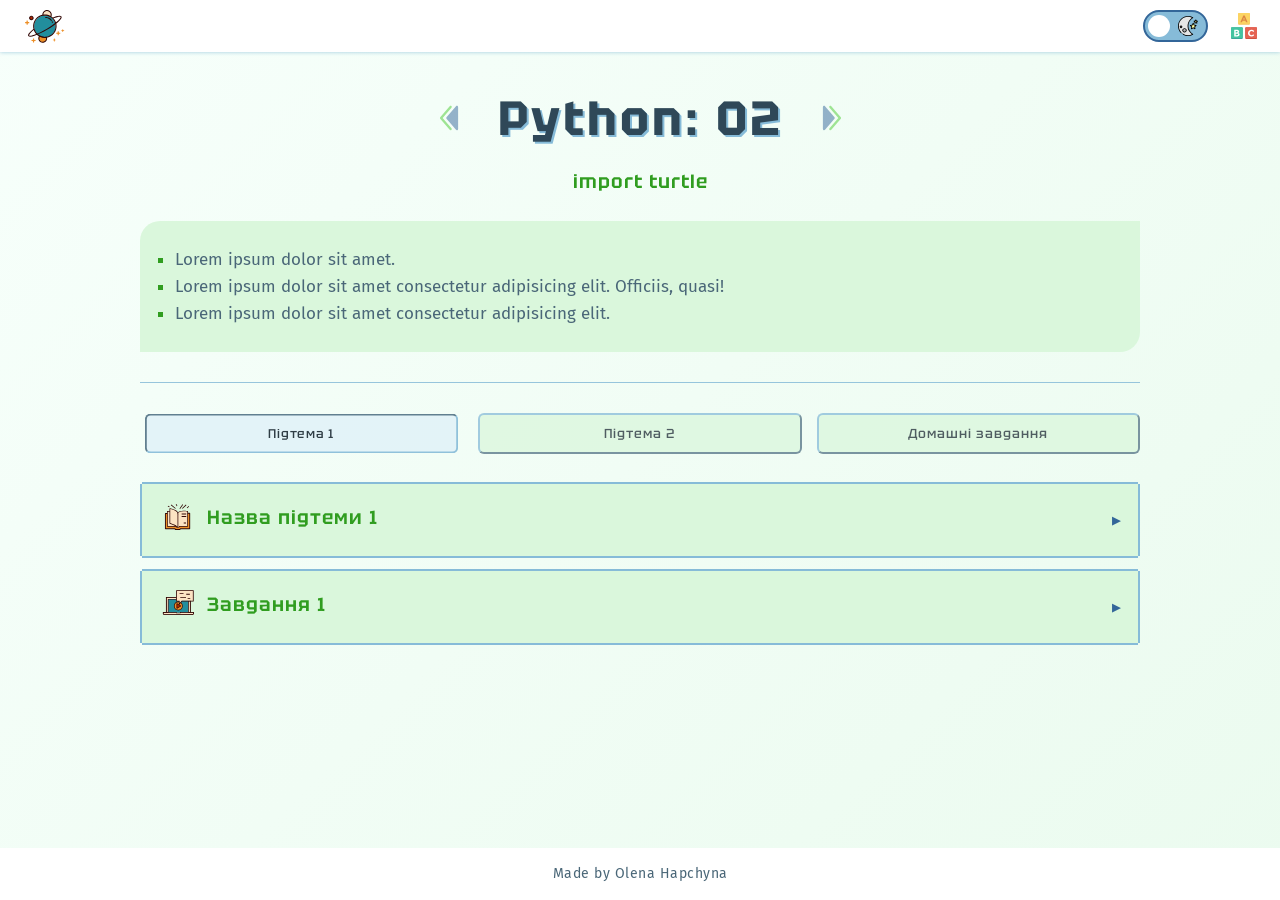
==== index.html @ af2d12f4 "first commit" ====
<!doctype html>
<html lang="uk">
  <head>
    <meta charset="UTF-8" />
    <meta name="viewport" content="width=device-width, initial-scale=1.0" />
    <meta name="description" content="Навчальні матеріали" />

    <link rel="icon" type="image/svg+xml" href="./media/icons/space.svg" />

    <!-- Назва на вкладці -->
    <title>Lesson 2</title>

    <!-- Скрипт перемикання теми -->
    <script>
      const savedTheme = localStorage.getItem("lms_theme") || "light";
      document.documentElement.setAttribute("data-theme", savedTheme);

      const hljsThemeLink =
        savedTheme === "dark"
          ? "https://cdnjs.cloudflare.com/ajax/libs/highlight.js/11.9.0/styles/github-dark.min.css"
          : "https://cdnjs.cloudflare.com/ajax/libs/highlight.js/11.9.0/styles/github.min.css";

      document.head.insertAdjacentHTML(
        "beforeend",
        `<link id="hljs-theme" rel="stylesheet" href="${hljsThemeLink}" />`,
      );
    </script>

    <!-- Підключення шрифтів (Google Fonts) -->
    <link rel="preconnect" href="https://fonts.googleapis.com" />
    <link rel="preconnect" href="https://fonts.gstatic.com" crossorigin />
    <link
      href="https://fonts.googleapis.com/css2?family=Fira+Code:wght@400;500&family=Fira+Sans:ital,wght@0,400;0,500;0,600;0,700;1,400&family=Tektur:wght@400..900&display=swap"
      rel="stylesheet"
    />

    <!-- Підсвітка коду (Highlight.js) -->
    <script
      defer
      src="https://cdnjs.cloudflare.com/ajax/libs/highlight.js/11.9.0/highlight.min.js"
    ></script>
    <script
      defer
      src="https://cdnjs.cloudflare.com/ajax/libs/highlightjs-line-numbers.js/2.8.0/highlightjs-line-numbers.min.js"
    ></script>

    <!-- CodeMirror -->
    <link
      rel="stylesheet"
      href="https://cdnjs.cloudflare.com/ajax/libs/codemirror/5.65.13/codemirror.min.css"
    />
    <script
      defer
      src="https://cdnjs.cloudflare.com/ajax/libs/codemirror/5.65.13/codemirror.min.js"
    ></script>

    <script
      defer
      src="https://cdnjs.cloudflare.com/ajax/libs/codemirror/5.65.13/mode/javascript/javascript.min.js"
    ></script>
    <script
      defer
      src="https://cdnjs.cloudflare.com/ajax/libs/codemirror/5.65.13/mode/xml/xml.min.js"
    ></script>
    <script
      defer
      src="https://cdnjs.cloudflare.com/ajax/libs/codemirror/5.65.13/mode/css/css.min.js"
    ></script>
    <script
      defer
      src="https://cdnjs.cloudflare.com/ajax/libs/codemirror/5.65.13/mode/htmlmixed/htmlmixed.min.js"
    ></script>

    <link
      rel="stylesheet"
      href="https://cdnjs.cloudflare.com/ajax/libs/codemirror/5.65.13/theme/dracula.min.css"
    />

    <script
      defer
      src="https://cdnjs.cloudflare.com/ajax/libs/codemirror/5.65.13/mode/python/python.min.js"
    ></script>

    <script
      defer
      src="https://cdn.jsdelivr.net/npm/skulpt@1.2.0/dist/skulpt.min.js"
    ></script>
    <script
      defer
      src="https://cdn.jsdelivr.net/npm/skulpt@1.2.0/dist/skulpt-stdlib.js"
    ></script>

    <!-- Власні стилі та скрипти -->
    <link rel="stylesheet" href="./style.css" />
    <script src="./main.js" defer></script>
  </head>

  <body>
    <!-- "Завіса", яка плавно зникає при завантаженні сторінки -->
    <div class="transition-curtain"></div>

    <div id="nav-container">
      <nav class="top-bar">
        <div class="logo-container">
          <img
            src="./media/icons/space.svg"
            alt="Space Logo"
            width="62"
            height="62"
            class="site-logo"
          />
        </div>
        <div class="top-bar__controls">
          <label class="toggle-switch" aria-label="Перемикач теми">
            <input type="checkbox" id="theme-checkbox" />
            <span class="slider">
              <span class="icon sun"
                ><img src="./media/icons/stars.svg"
              /></span>
              <span class="icon moon"
                ><img src="./media/icons/moon.svg"
              /></span>
            </span>
          </label>

          <button
            id="dyslexia-mode-btn"
            class="wide-toggle"
            title="Шрифт для дислектиків"
          >
            <img src="./media/icons/alphabet.svg" />
          </button>
        </div>
      </nav>
    </div>

    <!-- Хедер з назвою теми та посиланнями -->
    <header>
      <div class="title-container">
        <a href="#" class="nav-arrow prev-arrow" title="Попередній урок"
          ><img src="./media/icons/double-alt-arrow-left.svg"
        /></a>

        <h1 id="lesson-title">Python: 02</h1>

        <a href="#" class="nav-arrow next-arrow" title="Наступний урок"
          ><img src="./media/icons/double-alt-arrow-right.svg"
        /></a>
      </div>

      <p class="topic">import turtle</p>

      <!-- Короткий опис -->
      <section class="objective">
        <ul>
          <li>Lorem ipsum dolor sit amet.</li>
          <li>
            Lorem ipsum dolor sit amet consectetur adipisicing elit. Officiis,
            quasi!
          </li>
          <li>Lorem ipsum dolor sit amet consectetur adipisicing elit.</li>
        </ul>
      </section>

      <hr />
    </header>

    <!-- Основний контент -->
    <main>
      <div class="tabs-nav">
        <button class="tab-btn active" data-target="part-1">Підтема 1</button>
        <button class="tab-btn" data-target="part-2">Підтема 2</button>
        <button class="tab-btn" data-target="part-3">Домашні завдання</button>
      </div>

      <!-- 🧩 ЧАСТИНА 1 -->

      <section id="part-1" class="accordion tab-content active show">
        <!-- 📚 Теорія 1 -->
        <details class="accordion__item" name="section1">
          <summary class="accordion__header">
            <h2>
              <img src="./media/icons/read.svg" class="star" />
              <span>Назва підтеми 1</span>
            </h2>
            <span class="acc-arrow">▶</span>
          </summary>

          <div class="accordion__content">
            <!-- 1 -->
            <h3 id="p1-why">Чому ми це вчимо?</h3>
            <p>Тут пояснення і приклади де конкретно це використовується.</p>

            <hr />

            <h3 id="p1-materials">Матеріали до теми</h3>

            <div class="download-buttons">
              <a
                href="./media/files/lesson-01.zip"
                download
                class="download-button"
              >
                <span class="download-arrow"
                  ><img src="./media/icons/creativity.svg"
                /></span>
                <span class="file-name">lesson-01.zip</span>
              </a>
            </div>

            <hr />

            <h3 id="p2-video">Приклад відео</h3>

            <div class="video-wrapper zoomable">
              <video controls>
                <source src="./media/video/test-video.mp4" type="video/mp4" />
                Ваший браузер не підтримує відео.
              </video>
            </div>

            <hr />

            <!-- 2 -->
            <h3 id="p1-html">Приклад коду</h3>
            <p>
              Тут <span class="accent">пояснення</span> матеріалу.
              <span class="accent">Так</span> виглядають
              <span class="accent">акценти</span>.
            </p>

            <pre><code class="language-python nocopy" >from turtle import *
forward(100)
print("Hello, World!")</code></pre>

            <img src="" alt="результат коду з прикладу вище" />

            <p class="soft-callout">
              👾 <strong>Важливо</strong>: Так можна наголосити на важливій
              інформації.
            </p>
            <p class="soft-callout">
              👾 <i>Примітка</i>: Так можна написати додаткову інформацію.
            </p>

            <hr />

            <h3 id="p1-tables">Приклад таблиць</h3>

            <div class="tablecontainer">
              <table>
                <tr>
                  <th>Назва шрифту</th>
                  <th>Результат</th>
                </tr>
                <tr>
                  <td>Comic Sans MS</td>
                  <td>
                    <span style="font-family: Comic Sans MS"
                      >Lorem, ipsum.</span
                    >
                  </td>
                </tr>
                <tr>
                  <td>Courier New</td>
                  <td>
                    <span style="font-family: Courier New">Lorem, ipsum.</span>
                  </td>
                </tr>
              </table>
            </div>

            <hr />

            <h3 id="p1-test">Тести</h3>

            <div class="soft-callout">
              <h4>Перевір свої знання</h4>
              <p>1. Яким буде резутьтат цього коду?</p>
              <pre><code class="language-python">print("Привіт");</code></pre>
              <details class="answer">
                <summary>Відповідь</summary>
                <p class="accent">Виведеться слово "Привіт" в консолі.</p>
              </details>
            </div>
          </div>
        </details>

        <!-- 📝 Завдання 1 -->
        <details class="accordion__item" name="section1">
          <summary class="accordion__header">
            <h2>
              <img src="./media/icons/online-class.svg" class="star" />
              <span>Завдання 1</span>
            </h2>
            <span class="acc-arrow">▶</span>
          </summary>

          <div class="accordion__content">
            <h3>Завдання</h3>

            <details class="task" name="task1" open>
              <summary><h4>Завдання 1.1</h4></summary>

              <div>
                <ol>
                  <li>...</li>
                </ol>
              </div>
            </details>

            <hr />

            <h3>Очікуваний результат:</h3>

            <img
              class="zoomable"
              src=""
              alt="скріншот з результатами виконаних завдань"
            />
          </div>
        </details>
      </section>

      <!-- 🧩 ЧАСТИНА 2 -->

      <section id="part-2" class="accordion tab-content">
        <!-- 📚 Теорія 2 -->
        <details class="accordion__item" name="section2">
          <summary class="accordion__header">
            <h2>
              <img src="./media/icons/read.svg" class="star" />
              <span>Назва підтеми 2</span>
            </h2>
            <span class="acc-arrow">▶</span>
          </summary>

          <div class="accordion__content">
            <!-- 1 -->
            <h3 id="p2-why">Чому ми це вчимо?</h3>
            <p>Тут пояснення і приклади де конкретно це використовується.</p>

            <hr />

            <!-- 2 -->
            <h3 id="p2-html">Приклад коду</h3>
            <p>
              Тут <span class="accent">пояснення</span> матеріалу.
              <span class="accent">Так</span> виглядають
              <span class="accent">акценти</span>.
            </p>

            <pre><code class="language-python nocopy" >from turtle import *
forward(100)
print("Hello, World!")</code></pre>

            <img src="" alt="результат коду з прикладу вище" />

            <hr />

            <hr />

            <h3 id="p2-test">Тести</h3>

            <div class="soft-callout">
              <h4>Перевір свої знання</h4>
              <p>1. Яким буде резутьтат цього коду?</p>
              <pre><code class="language-python">print("Привіт");</code></pre>
              <details class="answer">
                <summary>Відповідь</summary>
                <p class="accent">Виведеться слово "Привіт" в консолі.</p>
              </details>
            </div>
          </div>
        </details>

        <!-- 📝 Завдання 2 -->
        <details class="accordion__item" name="section2">
          <summary class="accordion__header">
            <h2>
              <img src="./media/icons/online-class.svg" class="star" />Завдання
              2
            </h2>
            <span class="acc-arrow">▶</span>
          </summary>

          <div class="accordion__content">
            <h3>Завдання</h3>

            <details class="task" name="task2" open>
              <summary><h4>Завдання 2.1</h4></summary>

              <div>
                <ol>
                  <li>...</li>
                </ol>
              </div>
            </details>

            <hr />

            <h3>Очікуваний результат:</h3>

            <img
              class="zoomable"
              src=""
              alt="скріншот з результатами виконаних завдань"
            />
          </div>
        </details>
      </section>

      <!-- 🧩 ЧАСТИНА 3 -->

      <section id="part-3" class="accordion tab-content">
        <!-- ДЗ -->
        <details class="accordion__item" name="section4">
          <summary class="accordion__header">
            <h2>
              <img src="./media/icons/score.svg" class="star" />
              <span>Повторення</span>
            </h2>
            <span class="acc-arrow">▶</span>
          </summary>

          <div class="accordion__content">
            <div class="tablecontainer">
              <table>
                <tr>
                  <th>Поняття</th>
                  <th>Означення</th>
                  <th>Приклад коду</th>
                </tr>

                <tr>
                  <td>Lorem, ipsum.</td>
                  <td>
                    Lorem ipsum dolor sit amet consectetur, adipisicing elit.
                    Nihil, reprehenderit.
                  </td>
                  <td>
                    <pre><code class="language-python nocopy">print("hello")</code></pre>
                  </td>
                </tr>
              </table>
            </div>
          </div>
        </details>

        <!-- практика -->
        <details class="accordion__item" name="section4">
          <summary class="accordion__header">
            <h2>
              <img src="./media/icons/math.svg" class="star" />
              <span>Практика</span>
            </h2>
            <span class="acc-arrow">▶</span>
          </summary>

          <div class="accordion__content">
            <form id="homework-form" novalidate>
              <div class="student-info">
                <label for="student-name"
                  ><strong>Прізвище та ім'я:</strong></label
                >
                <input
                  type="text"
                  id="student-name"
                  name="student_name"
                  placeholder="Твоє прізвище та ім'я..."
                  required
                />
              </div>

              <fieldset class="test-question">
                <legend>1. Яка команда запитує дані в користувача?</legend>
                <label class="test-label">
                  <input
                    type="radio"
                    class="test-radio"
                    name="q1"
                    value="print()"
                  />
                  print()
                </label>
                <label class="test-label">
                  <input
                    type="radio"
                    class="test-radio"
                    name="q1"
                    value="int()"
                  />
                  int()
                </label>
                <label class="test-label">
                  <input
                    type="radio"
                    class="test-radio"
                    name="q1"
                    value="input()"
                  />
                  input()
                </label>
              </fieldset>

              <fieldset class="test-question">
                <legend>
                  2. Які з цих типів даних існують у Python? (Обери усі
                  правильні)
                </legend>
                <label class="test-label">
                  <input
                    type="checkbox"
                    class="test-checkbox"
                    name="q2"
                    value="int"
                  />
                  int
                </label>
                <label class="test-label">
                  <input
                    type="checkbox"
                    class="test-checkbox"
                    name="q2"
                    value="text"
                  />
                  text
                </label>
                <label class="test-label">
                  <input
                    type="checkbox"
                    class="test-checkbox"
                    name="q2"
                    value="float"
                  />
                  float
                </label>
              </fieldset>

              <fieldset class="test-question">
                <legend>3. Яким буде результат цього коду?</legend>
                <pre><code class="language-python">print(f"2 + 2")</code></pre>
                <textarea
                  aria-label="Відповідь на питання 4"
                  class="test-textarea"
                  name="q4"
                  placeholder="Напиши відповідь тут..."
                ></textarea>
              </fieldset>

              <fieldset class="test-question">
                <legend>
                  4. Допиши програму, щоб вона запитувала також вік користувача,
                  і виводила, скільки років йому буде наступного року:
                </legend>

                <div
                  class="custom-editor-wrapper python-editor-wrapper"
                  id="hw-python-editor"
                >
                  <div class="editor-header">
                    <span class="editor-title">Python 3</span>
                    <div class="editor-actions">
                      <button
                        type="button"
                        class="reset-btn"
                        title="Повернути початковий код"
                      >
                        🔄
                      </button>
                      <button
                        type="button"
                        class="run-btn"
                        title="Запустити код"
                      >
                        ▶️
                      </button>
                    </div>
                  </div>

                  <textarea
                    aria-label="Редактор Python коду"
                    class="custom-editor-input"
                    spellcheck="false"
                    name="hw_python_code"
                  >
name = input("Як тебе звати? ")
print("Привіт, " + name + "!")</textarea
                  >

                  <pre class="custom-editor-output" id="python-console-output">
Очікування запуску...</pre
                  >
                </div>
              </fieldset>

              <div class="homework-actions">
                <button type="button" id="save-hw-btn" class="submit-btn">
                  Зберегти як .txt
                </button>
                <button type="button" id="copy-hw-btn" class="copy-btn">
                  Скопіювати текст
                </button>
                <button
                  type="button"
                  id="clear-hw-btn"
                  class="reset-btn-hw"
                  title="Видалити всі відповіді"
                >
                  Очистити
                </button>
              </div>

              <div id="hw-error-msg" class="error-text">
                Будь ласка, заповни усі питання!
              </div>
            </form>
          </div>
        </details>
      </section>
    </main>

    <footer>
      <p>Made by Olena Hapchyna</p>
    </footer>

    <!-- Кнопка для повернення на початок сторінки -->
    <button
      id="scrollToTopBtn"
      class="scroll-to-top"
      aria-label="Повернутися нагору"
    >
      <img src="./media/icons/ufo-alien.svg" />
    </button>

    <dialog id="clear-confirm-dialog" class="custom-dialog">
      <div class="dialog-content">
        <h3>⚠️ Увага!</h3>
        <p>Ти справді хочеш видалити ВСІ свої відповіді і почати заново?</p>
        <div class="dialog-actions">
          <button type="button" id="dialog-cancel-btn">Скасувати</button>
          <button type="button" id="dialog-confirm-btn">Так, видалити</button>
        </div>
      </div>
    </dialog>
  </body>
</html>
---- style.css ----
/* ✦ - ✦ - ✦ - ✦ - ✦ - ✦ - ✦ - ✦ - ✦ - ✦ */
/* 🅰️ ШРИФТ ДЛЯ ЛЮДЕЙ З ДИСЛЕКСІЄЮ */
/* ✦ - ✦ - ✦ - ✦ - ✦ - ✦ - ✦ - ✦ - ✦ - ✦ */

/* Regular Weight */
@font-face {
  font-family: "OpenDyslexic";
  src: url("./media/fonts/OpenDyslexic-Regular.otf") format("opentype");
  font-weight: 400;
  font-style: normal;
  font-display: swap;
}

/* Bold Weight */
@font-face {
  font-family: "OpenDyslexic";
  src: url("./media/fonts/OpenDyslexic-Bold.otf") format("opentype");
  font-weight: 700;
  font-style: normal;
  font-display: swap;
}

/* Italic */
@font-face {
  font-family: "OpenDyslexic";
  src: url("./media/fonts/OpenDyslexic-Italic.otf") format("opentype");
  font-weight: 400;
  font-style: italic;
  font-display: swap;
}

/* Bold Italic */
@font-face {
  font-family: "OpenDyslexic";
  src: url("./media/fonts/OpenDyslexic-BoldItalic.otf") format("opentype");
  font-weight: 700;
  font-style: italic;
  font-display: swap;
}

/* Mono */
@font-face {
  font-family: "OpenDyslexicMono";
  src: url("./media/fonts/OpenDyslexicMono-Regular.otf") format("opentype");
  font-weight: 400;
  font-style: normal;
  font-display: swap;
}

body.dyslexia-mode * {
  font-family: "OpenDyslexic", sans-serif !important;
  letter-spacing: normal !important;
}

body.dyslexia-mode code,
body.dyslexia-mode code *,
body.dyslexia-mode pre,
body.dyslexia-mode pre *,
body.dyslexia-mode .CodeMirror,
body.dyslexia-mode .CodeMirror *,
body.dyslexia-mode .custom-editor-input,
body.dyslexia-mode .custom-editor-output {
  font-family: "Fira Code", monospace !important;
}

body.dyslexia-mode h1 {
  font-family: "Tektur", sans-serif !important;
  letter-spacing: 3px !important;
}

#dyslexia-mode-btn,
body.dyslexia-mode .top-bar * {
  font-family: "Fira Sans", sans-serif !important;
}

body.dyslexia-mode h2,
body.dyslexia-mode h3 {
  font-size: 18px;
}

body.dyslexia-mode .task ul,
body.dyslexia-mode .task ol {
  margin-left: 40px;
  margin-top: 10px;
}

body.dyslexia-mode .objective {
  font-size: 14px;
}

/* ✦ - ✦ - ✦ - ✦ - ✦ - ✦ - ✦ - ✦ - ✦ - ✦ */
/* 🌼 1. ЗМІННІ ТЕМИ */
/* ✦ - ✦ - ✦ - ✦ - ✦ - ✦ - ✦ - ✦ - ✦ - ✦ */

/* Світла Тема */
:root {
  interpolate-size: allow-keywords;

  /* Брендові кольори */
  --brand1: #2f4858;
  --brand2: #336699;
  --brand3: #9ee493;
  --brand4: #86bbd8;
  --brand5: #daf7dc;
  --brand6: #309d20;

  --top-bar-shadow: 0 0 2px rgba(134, 187, 216, 0.8);

  /* Фони */
  --bg1: #f7fffb;
  --bg2: #ebfbef;
  --panel: #ffffff;
  --panel-alt: var(--brand5);
  --hover-bg: #e1f2f8;
  --code-bg: #f2f7f9;

  /* Напівпрозорі заливки */
  --link-bg: rgba(51, 102, 153, 0.1);
  --soft-callout: rgba(134, 187, 216, 0.15);
  --bar-bg: var(--panel);

  /* Перемикачі */
  --toggle: var(--brand4);
  --toggle2: #ffffff;
  --toggle-border: var(--brand2);

  /* Текст і посилання */
  --text-main: #1a2831;
  --text-soft: #4a6778;
  --title: var(--brand1);
  --link-color: var(--brand2);
  --header-link-bg: transparent;

  /* Акценти та рамки */
  --accent: var(--brand4);
  --accent-pop: var(--brand6);
  --accordion-border: var(--brand4);
  --tab-border: var(--brand4);
  --code-border: var(--brand4);

  /* Тіні */
  --shadow-accent: rgba(47, 72, 88, 0.08);
  --title-shadow: 2px 2px 0 var(--brand4);
  --btn-shadow: 2px 2px 0 var(--brand3);
  --code-shadow: 0 4px 12px var(--shadow-accent);
  --accordion-drop-shadow: 2px 2px 0 var(--brand3);

  /* Скролбари */
  --scrollbar-track: var(--bg1);
  --scrollbar-thumb: var(--brand4);
  --scrollbar-thumb-hover: var(--brand2);
}

/* Темна тема */
[data-theme="dark"] {
  --brand2: #294c6e;
  --brand6: #7ac972;

  --top-bar-shadow: 0 0 2px rgba(34, 73, 95, 0.8);

  /* Фони */
  --bg1: #0d151a;
  --bg2: #142129;
  --panel: #13212a;
  --panel-alt: #172d3b;
  --hover-bg: #2f4858;
  --code-bg: #090e12;
  --soft-callout: rgba(51, 102, 153, 0.2);
  --link-bg: rgba(158, 228, 147, 0.1);
  --bar-bg: var(--panel);

  /* Перемикачі */
  --toggle: var(--bg2);
  --toggle2: var(--brand3);
  --toggle-border: var(--accordion-border);

  /* Текст та посилання */
  --text-main: #e2f0f4;
  --text-soft: var(--brand5);
  --title: var(--brand5);
  --link-color: var(--brand3);
  --header-link-bg: transparent;

  /* Рамки та акценти */
  --accent: var(--brand2);
  --accent-pop: var(--brand3);
  --accordion-border: var(--brand2);
  --tab-border: var(--brand2);
  --code-border: var(--brand2);

  /* Ефекти та тіні */
  --shadow-accent: rgba(0, 0, 0, 0.4);
  --title-shadow: 2px 2px 0 var(--brand2);
  --btn-shadow: 0 0 4px var(--accent);
  --code-shadow: 0 6px 15px var(--shadow-accent);
  --accordion-drop-shadow: 2px 2px 0 var(--brand2);

  /* Скролбари */
  --scrollbar-track: var(--bg1);
  --scrollbar-thumb: var(--brand2);
  --scrollbar-thumb-hover: var(--brand4);
}

/* ✦ - ✦ - ✦ - ✦ - ✦ - ✦ - ✦ - ✦ - ✦ - ✦ */
/* 🌿 2. CSS RESET ТА БАЗОВІ СТИЛІ */
/* ✦ - ✦ - ✦ - ✦ - ✦ - ✦ - ✦ - ✦ - ✦ - ✦ */

*,
*::before,
*::after {
  box-sizing: border-box;
  margin: 0;
  padding: 0;
}

body {
  color: var(--text-main);
  font-family: "Fira Sans", sans-serif;
  min-height: 100dvh;
  padding-top: 0;
  background-color: var(--bg1);
  font-size: 17px;
  display: flex;
  flex-direction: column;
  line-height: 1.6;
}

/* Градієнтний фон */
body::before {
  content: "";
  position: fixed;
  top: 0;
  left: 0;
  width: 100%;
  height: 100vh;
  background: linear-gradient(135deg, var(--bg1) 0%, var(--bg2) 100%);
  z-index: -1;
}

main,
header {
  width: 92%;
  max-width: 1000px;
}

main {
  margin: 0 auto;
  flex-grow: 1;
}

.icon img {
  border: none;
  margin: 0;
  width: 20px;
}

code,
pre,
.custom-editor-input,
.custom-editor-output,
textarea {
  font-variant-ligatures: none;
}

/* ✦ - ✦ - ✦ - ✦ - ✦ - ✦ - ✦ - ✦ - ✦ - ✦ */
/* 🌸 3. АНІМАЦІЇ ПЕРЕХОДІВ */
/* ✦ - ✦ - ✦ - ✦ - ✦ - ✦ - ✦ - ✦ - ✦ - ✦ */

body,
h1,
h2,
h3,
hr,
b,
.accent,
header a {
  transition:
    background-color 0.4s ease,
    color 0.4s ease,
    border-color 0.4s ease,
    box-shadow 0.4s ease,
    text-shadow 0.4s ease;
}

.scroll-to-top,
summary,
.toggle-switch,
button,
a {
  -webkit-tap-highlight-color: transparent;
  outline: none;
}

/* ✦ - ✦ - ✦ - ✦ - ✦ - ✦ - ✦ - ✦ - ✦ - ✦ */
/* 🍀 4. ТЕКСТ */
/* ✦ - ✦ - ✦ - ✦ - ✦ - ✦ - ✦ - ✦ - ✦ - ✦ */

/* Віджет швидкого переходу (Table of Contents) */
.toc-box {
  background-color: var(--soft-callout);
  border: 1px solid var(--accordion-border);
  border-radius: 6px;
  padding: 15px 20px;
  margin: 20px 0;
}

.toc-title {
  margin: 0;
}

.subsection-nav ul {
  list-style-type: square;
  padding-left: 0;
  margin: 5px 15px;
  line-height: 1.6;
}

.subsection-nav li a {
  color: var(--text-main);
  width: 100%;
  display: block;
}

.subsection-nav li a:hover {
  color: var(--accent-pop);
  text-decoration: underline;
}

body.dyslexia-mode .subsection-nav ul {
  margin-left: 20px;
  margin-top: 10px;
}

[id] {
  scroll-margin-top: 80px;
}

h1 {
  font-family: "Tektur", sans-serif;
  margin: 15px 0;
  color: var(--title);
  text-shadow: var(--title-shadow);
  line-height: 1.5;
  letter-spacing: 3px;
  font-size: clamp(2.2rem, 6.9vw, 3rem);
  overflow-wrap: anywhere;
  hyphens: auto;
  font-weight: 700;
}

h2,
h3 {
  font-family: "Tektur", sans-serif;
  font-optical-sizing: auto;
  margin-bottom: 10px;
  letter-spacing: 1px;
  line-height: 1.4;
  font-weight: 600;
}

h2 {
  margin-top: 40px;
  color: var(--accent);
}

h3 {
  font-size: 1.2rem;
  color: var(--brand2);
}

h4 {
  font-family: "Tektur", sans-serif;
  font-weight: 500;
  font-size: 1rem;
  margin: 0.7rem 0;
  color: var(--text-soft);
}

h5 {
  font-size: 15px;
}

p.topic {
  text-align: center;
  font-weight: 600;
  color: var(--accent-pop);
  margin: 0;
  line-height: 1.4;
  letter-spacing: 1px;
  font-size: 1.2rem;
}

.accent {
  color: var(--accent-pop);
  font-weight: bold;
}

.accent-string {
  background-color: var(--soft-callout);
  padding: 2px 4px;
}

pre.accent-string {
  background-color: var(--panel-alt);
  padding: 5px 7px;
  border-radius: 3px;
  white-space: pre-wrap;
  word-wrap: break-word;
  padding: 10px 20px;
}

/* ✦ - ✦ - ✦ - ✦ - ✦ - ✦ - ✦ - ✦ - ✦ - ✦ */
/* 🌺 5. ПОСИЛАННЯ ТА ЗОБРАЖЕННЯ */
/* ✦ - ✦ - ✦ - ✦ - ✦ - ✦ - ✦ - ✦ - ✦ - ✦ */

a {
  color: var(--text-main);
  text-decoration: none;
  transition: color 0.2s ease;
}

a:hover {
  color: var(--accent-pop);
}

a:hover img {
  transform: scale(0.97);
  opacity: 0.9;
}

.accordion__header h2 {
  display: flex;
  align-items: center;
  gap: 10px;
}

img.star {
  display: inline-block;
  width: 38px;
  border: none;
  margin: 0;
}

img {
  display: block;
  max-width: 100%;
  max-height: 380px;
  width: auto;
  height: auto;
  object-fit: contain;
  margin: 15px auto;
  border: 3px solid var(--code-border);
  border-radius: 6px;
  transition:
    transform 0.4s ease,
    border-color 0.4s ease;
}

/* Маленькі картинки для завдань */
img.tiny-image {
  display: inline-block;
  max-width: 170px;
  max-height: 170px;
  margin: 15px 0;
  border-width: 2px;
  vertical-align: middle;
  background-color: var(--panel-alt);
  border-radius: 0;
}
a:hover img.tiny-image {
  transform: scale(1.05) translateY(-2px);
  border-color: var(--accent-pop);
}

/* ✦ - ✦ - ✦ - ✦ - ✦ - ✦ - ✦ - ✦ - ✦ - ✦ */
/* 🍃 6. КНОПКИ */
/* ✦ - ✦ - ✦ - ✦ - ✦ - ✦ - ✦ - ✦ - ✦ - ✦ */

button {
  background-color: var(--panel-alt);
  color: var(--text-main);
  border: 2px solid var(--accent);
  border-radius: 6px;
  padding: 10px 16px;
  font-family: "Tektur", sans-serif;
  font-size: 13px;
  cursor: pointer;
  transition: all 0.4s ease;
  user-select: none;
  -webkit-user-select: none;
}

button:hover {
  background-color: var(--hover-bg);
  color: var(--text-soft);
}

button:active {
  transform: scale(0.97);
}

/* Кнопка повернення на початок сторінки */
.scroll-to-top {
  position: fixed;
  bottom: 30px;
  right: 30px;
  width: 48px;
  height: 48px;
  border-radius: 50%;
  background-color: var(--panel-alt);
  border: 2px solid var(--accent);
  box-shadow: var(--btn-shadow);
  cursor: pointer;
  display: flex;
  justify-content: center;
  align-items: center;
  opacity: 0;
  visibility: hidden;
  transform: translateY(20px);
  transition: all 0.3s ease;
  z-index: 1000;
  user-select: none;
  padding: 8px;
}
.scroll-to-top.show {
  opacity: 1;
  visibility: visible;
  transform: translateY(0);
}
.scroll-to-top:hover {
  background-color: var(--hover-bg);
  transform: translateY(-5px);
}
.scroll-to-top img {
  border: none;
  margin: 0;
}

/* Вкладки для частин уроку */
.tabs-nav {
  display: flex;
  flex-wrap: wrap;
  gap: 15px;
  margin-bottom: 20px;
}
.tab-btn {
  flex: 1 1 0%;
  padding: 10px 15px;
  border: 2px outset var(--tab-border);
  opacity: 0.75;
  text-align: center;
  backface-visibility: hidden;
  transform: translateZ(0);
  font-weight: 500;
  letter-spacing: 1px;
  color: var(--text-main);
}
.tab-btn:hover {
  background-color: var(--panel-alt);
  opacity: 1;
  transform: scale(1.02);
}
.tab-btn:active {
  transform: scale(0.93);
}
.tab-btn.active {
  border-style: inset;
  transform: scale(0.97);
  opacity: 0.9;
  background-color: var(--hover-bg);
  color: var(--text-main);
  pointer-events: none;
}
.tab-content {
  display: none;
  opacity: 0;
  transform: translateY(10px);
  transition:
    opacity 0.4s cubic-bezier(0.25, 0.8, 0.25, 1),
    transform 0.4s cubic-bezier(0.25, 0.8, 0.25, 1);
}

/* Стан 1: Вкладка присутня в документі (але ще прозора) */
.tab-content.active {
  display: block;
}

/* Стан 2: Вкладка плавно стає видимою */
.tab-content.show {
  opacity: 1;
  transform: translateY(0);
}

/* Кнопка для завантаження файлів */
.download-buttons {
  margin: 15px 0;
}

.download-button {
  display: inline-flex;
  align-items: center;
  gap: 10px;
  padding: 8px 16px;
  background-color: var(--soft-callout);
  border: 1px solid var(--accent);
  border-radius: 8px;
  color: var(--text-main);
  text-decoration: none;
  transition: all 0.3s ease;
}
.download-button:hover {
  background-color: var(--hover-bg);
  transform: translateY(-2px);
  color: var(--text-main);
  box-shadow: var(--btn-shadow);
}
.download-button:active {
  transform: translateY(2px);
  box-shadow: none;
}
.file-name {
  font-family: "Fira Code", monospace;
  font-weight: 500;
  letter-spacing: -0.5px;
}
.download-arrow {
  font-size: 1.2rem;
  transition: transform 0.3s ease;
}
.download-arrow img {
  border: none;
  margin: 0;
  width: 35px;
}

/* ✦ - ✦ - ✦ - ✦ - ✦ - ✦ - ✦ - ✦ - ✦ - ✦ */
/* 🌻 7. СПИСКИ */
/* ✦ - ✦ - ✦ - ✦ - ✦ - ✦ - ✦ - ✦ - ✦ - ✦ */

ul,
ol {
  padding-left: 10px;
  line-height: 1.6;
}

ul li::marker,
ol li::marker {
  color: var(--accent-pop);
  font-weight: bold;
}

ol,
ul {
  margin: 0 10px;
}

li::marker {
  color: var(--accent);
}

li.test {
  list-style-type: none;
  margin-left: -1.5rem;
}

.lesson-links {
  list-style-type: square;
  line-height: 1.7;
  letter-spacing: 1px;
  font-size: 18px;
}

.lesson-links li::marker {
  color: var(--text-main);
}
.flex-ol {
  display: flex;
  justify-content: space-evenly;
  flex-wrap: wrap;
}

/* ✦ - ✦ - ✦ - ✦ - ✦ - ✦ - ✦ - ✦ - ✦ - ✦ */
/* 🌱 8. ТАБЛИЦІ */
/* ✦ - ✦ - ✦ - ✦ - ✦ - ✦ - ✦ - ✦ - ✦ - ✦ */

div.tablecontainer {
  overflow-x: auto;
  margin-bottom: 20px;
}

table {
  width: 100%;
  border-collapse: collapse;
  background-color: var(--soft-callout);
}

tr:hover {
  background-color: var(--hover-bg);
}

tr:hover td pre:has(code),
tr:hover td code {
  border-color: var(--accent-pop);
}

th,
td {
  padding: 15px;
  border: 2px solid var(--accent);
  text-align: left;
  line-height: 1.6;
  hyphens: auto;
  -webkit-hyphens: auto;
  min-width: 150px;
}

th {
  background-color: var(--panel-alt);
  color: var(--text-soft);
  font-family: "Tektur", sans-serif;
  font-weight: 500;
  font-size: 1rem;
}

td code {
  display: inline-block;
  padding: 7px 10px;
  margin: 0;
  border-width: 2px;
  box-shadow: none;
  font-size: 15px;
}

/* ✦ - ✦ - ✦ - ✦ - ✦ - ✦ - ✦ - ✦ - ✦ - ✦ */
/* 🌷 9. КОМПОНЕНТИ МАКЕТУ */
/* ✦ - ✦ - ✦ - ✦ - ✦ - ✦ - ✦ - ✦ - ✦ - ✦ */

/* Верхня панель та логотип */
.top-bar,
footer {
  height: 52px;
}
.top-bar {
  display: flex;
  justify-content: space-between;
  align-items: center;
  padding: 0 20px;
  width: 100%;
  background-color: var(--bar-bg);
  filter: drop-shadow(var(--top-bar-shadow));
}
#nav-container {
  position: sticky;
  top: 0;
  z-index: 1000;
  transition: box-shadow 0.3s ease;
}
#nav-container.scrolled {
  border-bottom: 1px solid var(--hover-bg);
  box-shadow: 0 4px 0 var(--soft-callout);
}
.top-bar__controls {
  display: flex;
  align-items: center;
  gap: 20px;
}

.logo-container {
  justify-self: start;
  position: relative;
  display: flex;
  align-items: center;
}
.site-logo {
  margin: 0;
  height: 65px;
  padding: 8px 0;
  width: auto;
  object-fit: contain;
  border: none;
  transition: opacity 0.4s ease;
}

/* Перемикач теми */
.toggle-switch {
  justify-self: end;
  position: relative;
  display: inline-block;
  width: 65px;
  min-width: 65px;
  height: 32px;
}
.toggle-switch input {
  opacity: 0;
  width: 0;
  height: 0;
}
.slider {
  position: absolute;
  cursor: pointer;
  top: 0;
  left: 0;
  right: 0;
  bottom: 0;
  background-color: var(--toggle);
  border: 2px solid var(--toggle-border);
  border-radius: 32px;
  transition: all 0.4s ease;
  display: flex;
  align-items: center;
  justify-content: space-between;
  padding: 0 5px;
  box-sizing: border-box;
}
.slider::before {
  position: absolute;
  content: "";
  height: 22px;
  width: 22px;
  left: 3px;
  top: 50%;
  transform: translateY(-50%);
  background-color: var(--toggle2);
  border-radius: 50%;
  transition: transform 0.4s cubic-bezier(0.4, 0, 0.2, 1);
  z-index: 2;
}
.icon {
  z-index: 1;
  user-select: none;
  transition: opacity 0.3s ease;
}
.sun {
  padding-left: 2px;
  opacity: 0;
}
.moon {
  padding-right: 3px;
  opacity: 1;
}
input:checked + .slider .sun {
  opacity: 1;
}
input:checked + .slider .moon {
  opacity: 0;
}
input:checked + .slider::before {
  transform: translate(32px, -50%);
}

/* Хедер */
header {
  padding: 30px 0;
  padding-bottom: 0;
  text-align: center;
  font-family: "Tektur", sans-serif;
  font-optical-sizing: auto;
  margin: 0 auto;
  border-radius: 6px;
}
header h2 {
  color: var(--text-main);
}

/* КОНТЕЙНЕР ЗАГОЛОВКА ТА СТРІЛОК */
.title-container {
  display: grid;
  grid-template-columns: 1fr auto 1fr;
  align-items: center;
  gap: 25px;
  margin-bottom: 15px;
}
.title-container h1 {
  grid-column: 2;
  margin: 0;
}
header a.nav-arrow {
  min-width: auto;
  font-size: 24px;
  padding: 5px;
  transition: all 0.3s ease;
  display: flex;
  align-items: center;
  justify-content: center;
  font-family: "OpenDyslexic", sans-serif;
  letter-spacing: 0;
}
header a.nav-arrow:hover {
  transform: scale(1.2);
  background-color: transparent;
}
.nav-arrow img {
  width: 38px;
  border: none;
  margin: 0;
}
.prev-arrow {
  grid-column: 1;
  justify-self: end;
}
.next-arrow {
  grid-column: 3;
  justify-self: start;
}

/* Випадаючі списки */
.accordion {
  margin: 30px auto;
}
.accordion p {
  margin: 15px 0;
}
.accordion__item {
  margin-bottom: 15px;
  background: var(--panel);
  transition: all 0.4s ease;
  position: relative;
  border: solid var(--accordion-border);
  border-width: 0 2px;
  border-radius: 0;
}
.accordion__item::before,
.accordion__item::after {
  content: "";
  position: absolute;
  left: 0;
  right: 0;
  height: 2px;
  background: var(--accordion-border);
  transition: background 0.4s ease;
}
.accordion__item::before {
  top: -2px;
}
.accordion__item::after {
  bottom: -2px;
}
.accordion__item::details-content {
  height: 0;
  overflow: hidden;
  transition:
    height 0.4s ease-out,
    content-visibility 0.4s ease-out;
  transition-behavior: allow-discrete;
}
.accordion__item[open]::details-content {
  height: auto;
}
.accordion__header {
  padding: 17px;
  line-height: 1.3;
  background: var(--panel-alt);
  color: var(--brand2);
  font-family: "Tektur", sans-serif;
  font-size: 13px;
  cursor: pointer;
  display: flex;
  justify-content: space-between;
  align-items: center;
  user-select: none;
  transition:
    background 0.4s ease,
    color 0.4s ease;
  list-style: none;
}
.accordion__header > h2 {
  margin: 0;
  font-family: inherit;
  line-height: 1.4;
  transform: translateY(-2px);
  font-weight: 600;
  font-size: 1.2rem;
  color: var(--accent-pop);
}
.accordion__header .star {
  font-size: 20px;
  display: inline-block;
}
.star {
  transform: translateY(-2px);
  text-shadow: none;
}
[data-theme="dark"] h3,
[data-theme="dark"] .accordion__header {
  color: var(--brand4);
}
.accordion__header::-webkit-details-marker {
  display: none;
}
.accordion__header:hover {
  background: var(--hover-bg);
}
.acc-arrow {
  transition: transform 0.3s ease;
  font-family: monospace;
  font-size: 15px;
}
.accordion__item[open] .acc-arrow {
  transform: rotate(90deg);
}
.accordion__content {
  padding: 10px 25px;
}
.accordion__content > *:first-child {
  margin-top: 22px;
}
.accordion__content > *:last-child {
  margin-bottom: 22px;
}

/* інші стилі для details та summary */
.answer {
  margin-left: 10px;
}
details {
  margin: 10px 0;
}
summary:focus {
  outline: none;
}
details.answer summary,
details.task summary {
  list-style: none;
  display: flex;
  align-items: center;
  gap: 10px;
}
details.answer summary::-webkit-details-marker,
details.task summary::-webkit-details-marker {
  display: none;
}
details.answer summary::before,
details.task summary::before {
  content: "▶";
  display: inline-block;
  font-size: 15px;
  font-family: monospace;
  color: var(--accent);
  transition: transform 0.2s ease;
  flex-shrink: 0;
}
details.answer[open] summary::before,
details.task[open] summary::before {
  transform: rotate(90deg);
}
.answer summary,
.task summary {
  cursor: pointer;
  transition: color 0.3s ease;
}
.answer summary:hover,
.task summary:hover {
  color: var(--accent-pop);
}
.task::details-content {
  height: 0;
  opacity: 0;
  overflow: hidden;
  transition:
    height 0.3s ease-out,
    opacity 0.3s ease-out,
    content-visibility 0.3s ease-out;
  transition-behavior: allow-discrete;
}
.task[open]::details-content {
  height: auto;
  opacity: 1;
}
.task {
  background-color: var(--soft-callout);
  border: 1px solid var(--accordion-border);
  border-radius: 6px;
  margin: 20px 0;
  transition: background 0.4s ease;
}
.task summary {
  padding: 17px 20px;
}
.task > :not(summary) {
  padding: 0 20px 20px 20px;
}
.task ol,
.task ul {
  margin-left: 25px;
  margin-top: 10px;
}
.task summary h4 {
  margin: 0;
  line-height: 1.4;
}
.task:not([open]):hover {
  background-color: var(--panel-alt);
}
[data-theme="dark"] .task:not([open]):hover {
  background-color: var(--hover-bg);
}
.task[open] summary {
  padding-bottom: 0;
}
.task[open] summary:hover h4 {
  color: var(--accent-pop);
}

/* Вставки та розділювачі */
.soft-callout {
  background-color: var(--soft-callout);
  border: 1px solid var(--accordion-border);
  padding: 20px;
  border-radius: 6px;
  line-height: 1.6;
  margin: 20px 0;
}
.soft-callout h4 {
  margin: 0;
}
.objective {
  text-align: left;
  font-family: "Fira Sans", sans-serif;
  color: var(--text-soft);
  background-color: var(--panel-alt);
  padding: 20px;
  margin-top: 25px;
  border-radius: 20px 0;
}
.objective ul {
  margin: 5px;
  list-style-type: square;
}
hr {
  border: none;
  margin: 30px auto;
  opacity: 0.85;
  border-top: 1px solid var(--accordion-border);
}

/* "Завіса" для переходу між сторінками */
.transition-curtain {
  position: fixed;
  top: 0;
  left: 0;
  width: 100%;
  height: 100vh;
  background: linear-gradient(135deg, var(--bg1) 0%, var(--bg2) 100%);
  z-index: 9999;
  pointer-events: none;
  opacity: 1;
  visibility: visible;
  transition:
    opacity 1s ease-in-out,
    visibility 1s ease-in-out;
}
body.is-loaded .transition-curtain {
  opacity: 0;
  visibility: hidden;
}
body.is-leaving .transition-curtain {
  opacity: 1;
  visibility: visible;
}

/* ✦ - ✦ - ✦ - ✦ - ✦ - ✦ - ✦ - ✦ - ✦ - ✦ */
/* 🍁 10. КОД */
/* ✦ - ✦ - ✦ - ✦ - ✦ - ✦ - ✦ - ✦ - ✦ - ✦ */

pre:has(code) {
  margin: 15px 0;
  background-color: var(--code-bg);
  border: 3px solid var(--code-border);
  border-radius: 6px;
  overflow-x: auto;
  max-height: 450px;
  overflow-y: auto;
  transition: all 0.4s ease;
}

code {
  display: inline-block;
  min-width: 100%;
  box-sizing: border-box;
  padding: 16px;
  margin: 0;
  font-family: "Fira Code", monospace;
  color: var(--text-main);
  background: transparent !important;
  border: none;
  white-space: pre !important;
}

code.long-code {
  white-space: pre !important;
  word-break: normal !important;
  overflow-wrap: normal !important;
}

/* Обгортка для кнопки копіювання */
.code-wrapper {
  position: relative;
  margin: 15px 0;
}
.code-wrapper pre {
  margin: 0;
}
.code-wrapper .copy-btn {
  position: absolute;
  top: 12px;
  right: 12px;
  padding: 6px 10px;
  font-size: 10px;
  letter-spacing: 1px;
  font-weight: 500;
  z-index: 10;
  opacity: 0;
  visibility: hidden;
  transition:
    opacity 0.3s ease-in-out,
    visibility 0.3s ease-in-out;
}
.code-wrapper:hover .copy-btn {
  opacity: 0.65;
  visibility: visible;
}
.code-wrapper .copy-btn:hover {
  opacity: 1;
}
.code-wrapper .copy-btn.copied {
  background-color: mediumseagreen;
  color: #ffffff;
  border-color: var(--accent-pop);
}

/* Для коду, який не можна копіювати */
.nocopy {
  -webkit-user-select: none;
  -ms-user-select: none;
  user-select: none;
}

/* ✦ - ✦ - ✦ - ✦ - ✦ - ✦ - ✦ - ✦ - ✦ - ✦ */
/* 🍙 11. РЕДАКТОРИ КОДУ (CodeMirror) */
/* ✦ - ✦ - ✦ - ✦ - ✦ - ✦ - ✦ - ✦ - ✦ - ✦ */

.custom-editor-wrapper {
  margin: 20px auto;
  display: flex;
  flex-direction: column;
  border-radius: 6px;
  overflow: hidden;
  border: 2px solid var(--accent);
  background: var(--code-bg);
}

.editor-header {
  display: flex;
  justify-content: space-between;
  align-items: center;
  background: var(--panel-alt);
  padding: 8px 15px;
  border-bottom: 2px solid var(--accent);
}

.editor-title {
  font-family: "Tektur", sans-serif;
  font-size: 13px;
  font-weight: 500;
  letter-spacing: 1px;
  color: var(--text-soft);
}

.editor-actions {
  display: flex;
  gap: 10px;
  align-items: center;
}

.run-btn,
.reset-btn {
  margin: 0;
  padding: 0;
  font-size: 24px;
  background: transparent;
  border: none;
  cursor: pointer;
  transition: transform 0.2s ease;
}

.run-btn:hover,
.reset-btn:hover {
  background: transparent;
  transform: scale(1.1);
}

.run-btn:active,
.reset-btn:active {
  background: transparent;
  transform: scale(0.9);
}

.custom-editor-input {
  width: 100%;
  min-height: 150px;
  background: var(--code-bg);
  color: var(--text-main);
  font-family: "Fira Code", monospace;
  font-size: 14px;
  outline: none;
  line-height: 1.5;
  resize: none;
  white-space: pre;
  overflow-wrap: normal;
  border: none;
  padding: 15px 0 15px 15px;
  border-right: 15px solid transparent;
  background-clip: padding-box;
  overflow-y: hidden;
  overflow-x: auto;
  -webkit-overflow-scrolling: touch;
  overscroll-behavior-x: contain;
}

.custom-editor-output {
  background: var(--panel-alt);
  color: var(--text-main);
  border-top: 2px solid var(--accent);
  margin: 0;
  padding: 15px;
  font-family: monospace;
  font-size: 14px;
  white-space: pre-wrap;
  word-break: break-all;
  border-radius: 0;
}

/* Вікно попереднього перегляду для HTML */
.html-editor-output {
  width: 100%;
  min-height: 200px;
  background-color: #ffffff;
  border: none;
  border-top: 2px solid var(--accent);
  display: block;
}

/* ✦ - ✦ - ✦ - ✦ - ✦ - ✦ - ✦ - ✦ - ✦ - ✦ */
/* 🛸 12. ФУТЕР */
/* ✦ - ✦ - ✦ - ✦ - ✦ - ✦ - ✦ - ✦ - ✦ - ✦ */

footer {
  background-color: var(--bar-bg);
  display: flex;
  justify-content: center;
  align-items: center;
  margin-top: 20px;
}

footer p {
  text-align: center;
  color: var(--text-soft);
  font-size: 14px;
  letter-spacing: 0.5px;
}

/* ✦ - ✦ - ✦ - ✦ - ✦ - ✦ - ✦ - ✦ - ✦ - ✦ */
/* 🖥️ 13. КНОПКИ ПАНЕЛІ (Спец. шрифт) */
/* ✦ - ✦ - ✦ - ✦ - ✦ - ✦ - ✦ - ✦ - ✦ - ✦ */

.wide-toggle {
  width: 32px;
  border-radius: 5px;
  background: transparent;
  border: none;
  display: flex;
  justify-content: center;
  align-items: center;
  cursor: pointer;
  font-size: 20px;
  padding: 3px;
  margin: 0;
  transition: all 0.4s ease;
  box-shadow: none;
  font-family: "Fira Sans", sans-serif;
}

.wide-toggle:hover {
  background: transparent;
  transform: scale(1.1);
}

.wide-toggle img {
  border: none;
  margin: 0;
  border-radius: 0;
}

body.dyslexia-mode #dyslexia-mode-btn {
  background-color: var(--hover-bg);
  border-color: var(--accent);
  box-shadow: inset 0 0 5px rgba(0, 0, 0, 0.1);
  border: 2px solid var(--toggle-border);
}

/* ✦ - ✦ - ✦ - ✦ - ✦ - ✦ - ✦ - ✦ - ✦ - ✦ */
/* 🛼 14. СКРОЛБАРИ */
/* ✦ - ✦ - ✦ - ✦ - ✦ - ✦ - ✦ - ✦ - ✦ - ✦ */

html {
  scrollbar-width: thin;
  scrollbar-color: var(--scrollbar-thumb) var(--scrollbar-track);
  scroll-behavior: smooth;
}

::-webkit-scrollbar {
  width: 12px;
  height: 12px;
}

::-webkit-scrollbar-track {
  background: var(--scrollbar-track);
}

::-webkit-scrollbar-thumb {
  background-color: var(--scrollbar-thumb);
  border-radius: 10px;
  border: 3px solid var(--scrollbar-track);
  transition: background-color 0.3s ease;
}

::-webkit-scrollbar-thumb:hover {
  background-color: var(--scrollbar-thumb-hover);
}

pre::-webkit-scrollbar,
.custom-editor-input::-webkit-scrollbar {
  width: 10px;
  height: 10px;
}

pre::-webkit-scrollbar-thumb,
.custom-editor-input::-webkit-scrollbar-thumb {
  border-width: 2px;
}

/* ✦ - ✦ - ✦ - ✦ - ✦ - ✦ - ✦ - ✦ - ✦ - ✦ */
/* 🎬 15. ВІДЕО */
/* ✦ - ✦ - ✦ - ✦ - ✦ - ✦ - ✦ - ✦ - ✦ - ✦ */

.video-wrapper {
  position: relative;
  width: 100%;
  max-width: 711px;
  aspect-ratio: 16 / 9;
  margin: 20px auto;
  border: 3px solid var(--code-border);
  border-radius: 6px;
  background-color: var(--code-bg);
  transition: all 0.4s ease;
}

.video-wrapper iframe,
.video-wrapper video {
  position: absolute;
  top: -1px;
  left: -1px;
  width: calc(100% + 2px);
  height: calc(100% + 2px);
  border: none;
  object-fit: contain;
  outline: none;
  border-radius: 3px;
}

.video-wrapper.expanded {
  max-width: 100%;
}

.video-wrapper.zoomable {
  margin-bottom: 50px;
}

.video-zoom-btn {
  position: absolute;
  bottom: -42px;
  right: 0;
  padding: 6px 12px;
  border-radius: 6px;
  background-color: var(--panel-alt);
  border: 2px solid var(--accent);
  color: var(--text-main);
  font-family: "Fira Code", monospace;
  font-size: 13px;
  cursor: pointer;
  display: flex;
  align-items: center;
  gap: 8px;
  transition: all 0.3s ease;
  box-shadow: var(--btn-shadow);
  z-index: 10;
}

.video-zoom-btn:hover {
  background-color: var(--hover-bg);
  transform: translateY(-2px);
}

.video-zoom-btn:active {
  transform: translateY(2px);
  box-shadow: none;
}

/* ✦ - ✦ - ✦ - ✦ - ✦ - ✦ - ✦ - ✦ - ✦ - ✦ */
/* 👾 16. CodeMirror */
/* ✦ - ✦ - ✦ - ✦ - ✦ - ✦ - ✦ - ✦ - ✦ - ✦ */

.CodeMirror {
  height: auto;
  min-height: 150px;
  font-family: "Fira Code", monospace;
  font-size: 14px;
  background-color: var(--code-bg) !important;
  color: var(--text-main) !important;
  border: none !important;
  outline: none !important;
  box-shadow: none !important;
}

.CodeMirror-scroll {
  outline: none !important;
  min-height: 150px !important;
  overflow-y: hidden !important;
}

.CodeMirror-lines {
  padding: 15px 0 !important;
}

.CodeMirror pre.CodeMirror-line,
.CodeMirror pre.CodeMirror-line-like {
  padding: 0 15px !important;
}

.CodeMirror-gutters {
  background-color: var(--panel-alt) !important;
  border-right: 1px dashed var(--accent) !important;
  height: 100% !important;
}

.CodeMirror-linenumber {
  color: var(--brand4) !important;
  opacity: 0.8;
}

.custom-editor-input {
  display: none;
}

/* ✦ - ✦ - ✦ - ✦ - ✦ - ✦ - ✦ - ✦ - ✦ - ✦ */
/* 📝 17. ТЕСТИ ТА ФОРМИ */
/* ✦ - ✦ - ✦ - ✦ - ✦ - ✦ - ✦ - ✦ - ✦ - ✦ */

.test-question {
  margin: 20px 0;
}

.test-question p {
  font-weight: 600;
  margin: 20px 0;
  color: var(--title);
}

.test-label {
  display: flex;
  align-items: center;
  gap: 12px;
  margin-bottom: 12px;
  cursor: pointer;
  font-size: 15px;
  user-select: none;
  transition: color 0.2s ease;
}

.test-label:hover {
  color: var(--accent-pop);
}

/* Базові стилі для радіо-кнопок ТА чекбоксів */
.test-radio,
.test-checkbox {
  appearance: none;
  -webkit-appearance: none;
  width: 22px;
  height: 22px;
  min-width: 22px;
  border: 2px solid var(--accent);
  background-color: var(--code-bg);
  cursor: pointer;
  position: relative;
  transition: all 0.2s ease;
  margin: 0;
}

/* Форми */
.test-radio {
  border-radius: 50%;
}
.test-checkbox {
  border-radius: 4px;
}

/* Колір при виборі */
.test-radio:checked,
.test-checkbox:checked {
  border-color: var(--accent-pop);
}

/* Радіо-кнопка (анімація крапки) */
.test-radio:checked::after {
  content: "";
  position: absolute;
  top: 50%;
  left: 50%;
  transform: translate(-50%, -50%) scale(0);
  width: 10px;
  height: 10px;
  background-color: var(--accent-pop);
  border-radius: 50%;
  animation: popIn 0.2s cubic-bezier(0.4, 0, 0.2, 1) forwards;
}

/* Чекбокс (анімація галочки) */
.test-checkbox:checked::after {
  content: "";
  position: absolute;
  top: 45%;
  left: 50%;
  width: 5px;
  height: 10px;
  border: solid var(--accent-pop);
  border-width: 0 2px 2px 0;
  transform: translate(-50%, -50%) rotate(45deg) scale(0);
  animation: popInCheck 0.2s cubic-bezier(0.4, 0, 0.2, 1) forwards;
}

.test-radio:focus-visible,
.test-checkbox:focus-visible {
  outline: 2px dashed var(--accent-pop);
  outline-offset: 3px;
}

@keyframes popIn {
  to {
    transform: translate(-50%, -50%) scale(1);
  }
}

@keyframes popInCheck {
  to {
    transform: translate(-50%, -50%) rotate(45deg) scale(1);
  }
}

.test-textarea {
  width: 100%;
  min-height: 30px;
  padding: 12px 15px;
  margin-top: 10px;
  background-color: var(--soft-callout);
  border: 2px solid var(--accent);
  border-radius: 6px;
  color: var(--text-main);
  font-family: inherit;
  font-size: 15px;
  line-height: 1.5;
  resize: vertical;
  transition: all 0.3s ease;
}

.test-textarea::placeholder {
  color: var(--text-soft);
  opacity: 0.6;
}

.test-textarea:focus {
  outline: none;
  border-color: var(--brand2);
}

.student-info {
  display: flex;
  gap: 15px;
  flex-wrap: wrap;
  align-items: center;
}

.student-info input {
  background-color: var(--code-bg);
  color: var(--text-main);
  border: 2px solid var(--tab-border);
  padding: 8px 12px;
  border-radius: 3px;
  min-width: 250px;
  font-size: 14px;
}

.required {
  color: var(--brand3);
  font-size: 16px;
}

.homework-actions {
  display: flex;
  gap: 15px;
  margin: 30px 0;
  flex-wrap: wrap;
}

.homework-actions button {
  font-size: 14px;
  padding: 10px 20px;
  flex: 1 1 calc(50% - 15px);
  font-family: "Fira Sans", sans-serif;
  font-weight: bold;
  letter-spacing: 0.5px;
  display: flex;
  justify-content: center;
  align-items: center;
  gap: 8px;
}

#save-hw-btn {
  flex-basis: 100%;
  padding: 15px;
  font-size: 16px;
  background-color: var(--brand2);
  color: #ffffff;
  border-color: var(--brand1);
}

#save-hw-btn:hover {
  background-color: var(--brand1);
  transform: translateY(-2px);
  box-shadow: 0 4px 10px rgba(0, 0, 0, 0.15);
}

#copy-hw-btn {
  background-color: var(--panel-alt);
}

#copy-hw-btn:hover {
  background-color: var(--hover-bg);
}

.reset-btn-hw {
  background-color: transparent;
  color: tomato;
  border-color: tomato;
}

.reset-btn-hw:hover {
  background-color: tomato;
  color: #ffffff;
}

.error-highlight {
  animation: shake 0.4s ease-in-out;
}

.error-highlight > p,
.error-highlight > legend,
.error-highlight.student-info label,
.error-highlight .editor-title {
  color: tomato !important;
  transition: color 0.3s ease;
}

@keyframes shake {
  0%,
  100% {
    transform: translateX(0);
  }
  25% {
    transform: translateX(-5px);
  }
  75% {
    transform: translateX(5px);
  }
}

#hw-error-msg {
  color: tomato;
  font-weight: bold;
  text-align: center;
  margin-top: 15px;
  display: none;
}

.code-wrapper + .test-textarea {
  margin-top: 0;
}

input,
.test-textarea {
  font-family: "Fira Code", monospace;
  font-size: 15px;
}

/* Фікс для системного фону при автозаповненні */
#student-name:-webkit-autofill,
#student-name:-webkit-autofill:hover,
#student-name:-webkit-autofill:focus,
#student-name:-webkit-autofill:active {
  -webkit-box-shadow: 0 0 0 50px var(--code-bg) inset !important;
  -webkit-text-fill-color: var(--text-main) !important;
  font-family: inherit !important;
}

/* Прибирає блимання при тапі на телефонах */
.test-label,
.test-radio,
.checkbox {
  -webkit-tap-highlight-color: transparent;
}

fieldset.test-question {
  margin: 20px 0;
  background-color: transparent;
  border: none;
  padding: 0;
}
fieldset.test-question:has(.custom-editor-wrapper) {
  margin: 30px 0;
}
fieldset.test-question:last-of-type {
  margin-bottom: 0;
}
fieldset.test-question legend {
  font-weight: 600;
  color: var(--title);
  font-size: 16px;
  line-height: 1.4;
  margin-bottom: 15px;
}
fieldset.error-highlight.test-question {
  border-color: var(--brand3);
}
fieldset.test-question .code-wrapper {
  margin-top: 0;
}
fieldset.test-question .custom-editor-wrapper {
  margin: 0;
}

/* ✦ - ✦ - ✦ - ✦ - ✦ - ✦ - ✦ - ✦ - ✦ - ✦ */
/* 🔢 18. НУМЕРАЦІЯ РЯДКІВ (HIGHLIGHT.JS) */
/* ✦ - ✦ - ✦ - ✦ - ✦ - ✦ - ✦ - ✦ - ✦ - ✦ */

code:has(.hljs-ln) {
  padding: 15px 0 !important;
}

table.hljs-ln {
  margin: 0 !important;
  background-color: transparent !important;
  width: 100% !important;
  border-collapse: collapse;
}

table.hljs-ln tr:hover {
  background-color: var(--soft-callout) !important;
}

.hljs-ln td {
  border: none !important;
  padding: 0;
  hyphens: none !important;
  -webkit-hyphens: none !important;
  line-height: 1.5;
}

.hljs-ln td.hljs-ln-numbers {
  -webkit-touch-callout: none;
  -webkit-user-select: none;
  user-select: none;
  text-align: right;
  color: var(--brand4);
  border-right: 1px solid var(--brand4) !important;
  padding-right: 12px !important;
  padding-left: 10px !important;
  vertical-align: top;
  width: 45px !important;
  min-width: 45px !important;
  white-space: nowrap !important;
}

.hljs-ln td.hljs-ln-code {
  padding-left: 20px !important;
  padding-right: 20px !important;
  white-space: pre !important;
}

code.long-code .hljs-ln td.hljs-ln-code {
  white-space: pre !important;
  word-break: normal !important;
  overflow-wrap: anywhere !important;
  hyphens: none !important;
}

/* ✦ - ✦ - ✦ - ✦ - ✦ - ✦ - ✦ - ✦ - ✦ - ✦ */
/* 💐 19. АДАПТИВНІСТЬ */
/* ✦ - ✦ - ✦ - ✦ - ✦ - ✦ - ✦ - ✦ - ✦ - ✦ */

/* 🖥️ ВЕЛИКІ ЕКРАНИ (min-width) */

@media (min-width: 1440px) {
  main,
  header {
    max-width: 1100px;
  }
}
@media (min-width: 1920px) {
  main,
  header {
    max-width: 1300px;
  }
}
@media (min-width: 2560px) {
  main,
  header {
    max-width: 1500px;
  }
}

/* Зум картинок працює тільки на великих екранах */
@media (min-width: 650px) {
  img.zoomable {
    cursor: zoom-in;
  }
  img.zoomable:hover {
    border-color: var(--accent-pop);
    transform: scale(1.02);
  }
  img.zoomable.expanded {
    cursor: zoom-out;
    width: 100%;
    max-height: none;
    height: auto;
    transform: none;
  }
}

/* 📱 ПЛАНШЕТИ ТА СМАРТФОНИ (max-width) */

/* 📱 680px: Вкладки (Таби) */
@media (max-width: 680px) {
  .tab-btn {
    flex: 1 1 calc(50% - 15px);
  } /* Вкладки у 2 колонки */
}

/* 📱 649px: Основна адаптація контенту під смартфони */
@media (max-width: 649px) {
  body {
    font-size: 16px;
  }
  main,
  header {
    width: 93%;
  }
  header {
    border-radius: 0;
    box-shadow: none;
    margin-top: 0;
  }
  .accordion__content {
    padding: 0 22px;
  }
  img {
    max-width: 100%;
    max-height: none;
    height: auto;
  }
  code {
    padding: 10px;
  }
  .scroll-to-top {
    bottom: 20px;
    right: 20px;
    width: 45px;
    height: 45px;
    font-size: 20px;
  }
}

/* 📱 600px */
@media (max-width: 600px) {
  .download-buttons {
    display: flex;
    flex-direction: column;
    gap: 15px;
  }
  .download-button {
    flex-direction: row-reverse;
    justify-content: space-between;
  }
}

/* 📱 449px: Маленькі смартфони  */
@media (max-width: 449px) {
  :root {
    --title-shadow: 2px 2px 0 var(--brand4);
    --accordion-drop-shadow: 2px 2px 0 var(--brand4);
  }
  body {
    font-size: 15px;
  }
  main,
  header {
    width: 94%;
  }
  h1,
  body.dyslexia-mode h1 {
    letter-spacing: 2px !important;
  }
  p,
  li,
  .objective {
    text-align: left;
  }
  .objective {
    line-height: 1.5;
  }
  .soft-callout {
    padding: 15px;
  }
  .accordion__item {
    margin-bottom: 12px;
  }
  td code {
    font-size: 13px;
  }
  .title-container {
    gap: 15px;
  }
  .homework-actions button {
    flex: 1 1 100%;
  }
}

/* 📱 370px: Дуже вузькі екрани */
@media (max-width: 370px) {
  .tab-btn {
    flex: 1 1 100%;
  } /* Вкладки в 1 колонку */
}

/* 📱 768px: Приховуємо кнопку зуму відео, бо воно і так на 100% ширини */
@media (max-width: 768px) {
  .video-zoom-btn {
    display: none !important;
  }

  .video-wrapper.zoomable {
    margin-bottom: 20px;
  }
}

/* 🛑 ДОСТУПНІСТЬ (Accessibility) */

/* Вимкнення анімацій для чутливих користувачів */
@media (prefers-reduced-motion: reduce) {
  *,
  *::before,
  *::after {
    animation-duration: 0.01ms !important;
    animation-iteration-count: 1 !important;
    transition-duration: 0.01ms !important;
    scroll-behavior: auto !important;
  }
}

/* ✦ - ✦ - ✦ - ✦ - ✦ - ✦ - ✦ - ✦ - ✦ - ✦ */
/* 🛑 20. МОДАЛЬНІ ВІКНА (DIALOG) */
/* ✦ - ✦ - ✦ - ✦ - ✦ - ✦ - ✦ - ✦ - ✦ - ✦ */

.custom-dialog {
  margin: auto;
  padding: 30px 25px;
  border: 2px solid var(--accent);
  border-radius: 8px;
  background-color: var(--panel);
  color: var(--text-main);
  max-width: 400px;
  box-shadow: 0 10px 30px var(--shadow-accent);
  text-align: center;
  outline: none;
}

/* Затемнення фону */
.custom-dialog::backdrop {
  background: radial-gradient(
    circle,
    rgba(20, 33, 41, 0.4) 0%,
    rgba(13, 21, 26, 0.85) 100%
  );
  -webkit-backdrop-filter: blur(4px);
  backdrop-filter: blur(4px);
}

.custom-dialog h3 {
  color: tomato;
  margin-top: 0;
  font-size: 1.5rem;
}

.custom-dialog p {
  margin: 15px 0 25px 0;
  font-size: 16px;
  line-height: 1.5;
}

.dialog-actions {
  display: flex;
  gap: 15px;
  justify-content: center;
}

.dialog-actions button {
  flex: 1;
  font-family: "Fira Sans", sans-serif;
  font-weight: bold;
  font-size: 14px;
}

#dialog-cancel-btn {
  background-color: var(--panel-alt);
}

#dialog-cancel-btn:hover {
  background-color: var(--hover-bg);
}

#dialog-confirm-btn {
  background-color: transparent;
  color: tomato;
  border-color: tomato;
}

#dialog-confirm-btn:hover {
  background-color: tomato;
  color: #ffffff;
}

/* Анімація появи */
.custom-dialog[open] {
  animation: dialogFadeIn 0.3s ease normal;
}

@keyframes dialogFadeIn {
  from {
    opacity: 0;
    transform: scale(0.95) translateY(-10px);
  }
  to {
    opacity: 1;
    transform: scale(1) translateY(0);
  }
}
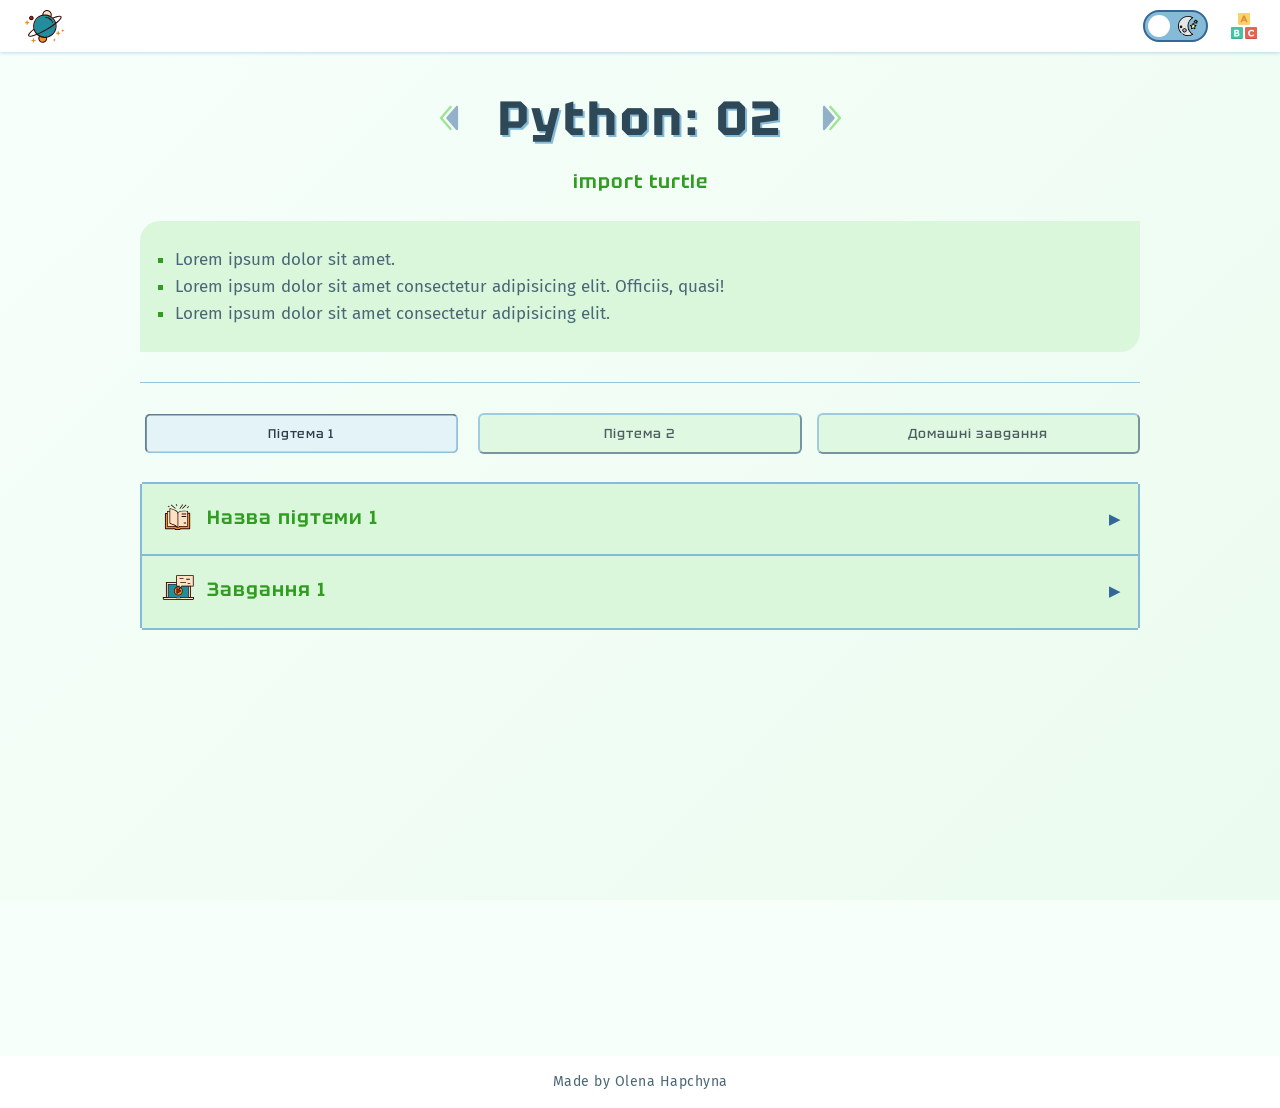
==== commit e784731b: "refactor: update form structure and improve element selection for homework manager" ====
--- a/index.html
+++ b/index.html
@@ -458,16 +458,14 @@
           </summary>
 
           <div class="accordion__content">
-            <form id="homework-form" novalidate>
+            <form class="homework-form" data-form-id="" novalidate>
               <div class="student-info">
-                <label for="student-name"
-                  ><strong>Прізвище та ім'я:</strong></label
-                >
+                <label><strong>Прізвище та ім'я:</strong></label>
                 <input
                   type="text"
-                  id="student-name"
+                  class="student-name"
                   name="student_name"
-                  placeholder="Твоє прізвище та ім'я..."
+                  placeholder="Ім'я..."
                   required
                 />
               </div>
@@ -595,23 +593,17 @@
               </fieldset>
 
               <div class="homework-actions">
-                <button type="button" id="save-hw-btn" class="submit-btn">
+                <button type="button" class="submit-btn save-hw-btn">
                   Зберегти як .txt
                 </button>
-                <button type="button" id="copy-hw-btn" class="copy-btn">
+                <button type="button" class="copy-btn copy-hw-btn">
                   Скопіювати текст
                 </button>
-                <button
-                  type="button"
-                  id="clear-hw-btn"
-                  class="reset-btn-hw"
-                  title="Видалити всі відповіді"
-                >
+                <button type="button" class="reset-btn-hw clear-hw-btn">
                   Очистити
                 </button>
               </div>
-
-              <div id="hw-error-msg" class="error-text">
+              <div class="error-text hw-error-msg">
                 Будь ласка, заповни усі питання!
               </div>
             </form>
--- a/style.css
+++ b/style.css
@@ -143,7 +143,6 @@
   --title-shadow: 2px 2px 0 var(--brand4);
   --btn-shadow: 2px 2px 0 var(--brand3);
   --code-shadow: 0 4px 12px var(--shadow-accent);
-  --accordion-drop-shadow: 2px 2px 0 var(--brand3);
 
   /* Скролбари */
   --scrollbar-track: var(--bg1);
@@ -193,7 +192,6 @@
   --title-shadow: 2px 2px 0 var(--brand2);
   --btn-shadow: 0 0 4px var(--accent);
   --code-shadow: 0 6px 15px var(--shadow-accent);
-  --accordion-drop-shadow: 2px 2px 0 var(--brand2);
 
   /* Скролбари */
   --scrollbar-track: var(--bg1);
@@ -905,13 +903,19 @@
 
 /* Випадаючі списки */
 .accordion {
+  display: flex;
+  flex-direction: column;
+  gap: 15px;
   margin: 30px auto;
+}
+main > .accordion:first-child {
+  margin-top: 0;
 }
 .accordion p {
   margin: 15px 0;
 }
 .accordion__item {
-  margin-bottom: 15px;
+  margin: 0;
   background: var(--panel);
   transition: all 0.4s ease;
   position: relative;
@@ -1725,7 +1729,7 @@
   gap: 8px;
 }
 
-#save-hw-btn {
+.save-hw-btn {
   flex-basis: 100%;
   padding: 15px;
   font-size: 16px;
@@ -1734,17 +1738,17 @@
   border-color: var(--brand1);
 }
 
-#save-hw-btn:hover {
+.save-hw-btn:hover {
   background-color: var(--brand1);
   transform: translateY(-2px);
   box-shadow: 0 4px 10px rgba(0, 0, 0, 0.15);
 }
 
-#copy-hw-btn {
+.copy-hw-btn {
   background-color: var(--panel-alt);
 }
 
-#copy-hw-btn:hover {
+.copy-hw-btn:hover {
   background-color: var(--hover-bg);
 }
 
@@ -1784,7 +1788,7 @@
   }
 }
 
-#hw-error-msg {
+.hw-error-msg {
   color: tomato;
   font-weight: bold;
   text-align: center;
@@ -1803,10 +1807,10 @@
 }
 
 /* Фікс для системного фону при автозаповненні */
-#student-name:-webkit-autofill,
-#student-name:-webkit-autofill:hover,
-#student-name:-webkit-autofill:focus,
-#student-name:-webkit-autofill:active {
+.student-name:-webkit-autofill,
+.student-name:-webkit-autofill:hover,
+.student-name:-webkit-autofill:focus,
+.student-name:-webkit-autofill:active {
   -webkit-box-shadow: 0 0 0 50px var(--code-bg) inset !important;
   -webkit-text-fill-color: var(--text-main) !important;
   font-family: inherit !important;
@@ -2005,8 +2009,10 @@
 /* 📱 449px: Маленькі смартфони  */
 @media (max-width: 449px) {
   :root {
-    --title-shadow: 2px 2px 0 var(--brand4);
-    --accordion-drop-shadow: 2px 2px 0 var(--brand4);
+    --title-shadow: 1px 1px 0 var(--brand4);
+  }
+  [data-theme="dark"] {
+    --title-shadow: 1px 1px 0 var(--brand2);
   }
   body {
     font-size: 15px;
@@ -2030,9 +2036,9 @@
   .soft-callout {
     padding: 15px;
   }
-  .accordion__item {
-    margin-bottom: 12px;
-  }
+  /* .accordion {
+    gap: 12px;
+  } */
   td code {
     font-size: 13px;
   }
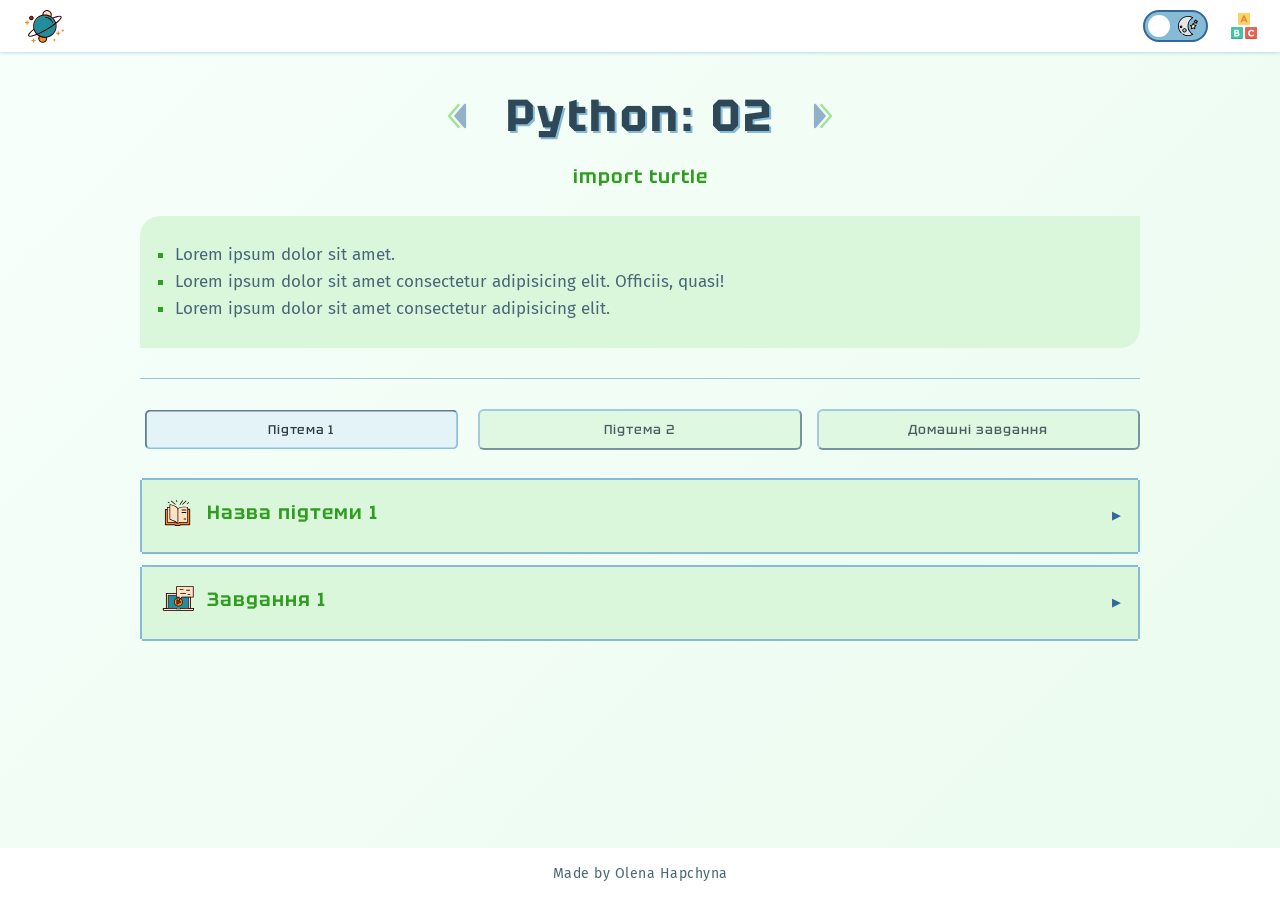
==== commit a07ae10c: "feat: implement flashcard module with interactive features and styling" ====
--- a/index.html
+++ b/index.html
@@ -424,6 +424,8 @@
           </summary>
 
           <div class="accordion__content">
+            <h3>Таблиця</h3>
+
             <div class="tablecontainer">
               <table>
                 <tr>
@@ -444,6 +446,65 @@
                 </tr>
               </table>
             </div>
+
+            <hr>
+
+            <h3>Картки</h3>
+
+            <div class="flashcard-module" data-fc-id="vocab-1">
+              <script type="application/json" class="fc-data">
+                [
+                  { "en": "Vocabulary", "uk": "Словниковий запас" },
+                  { "en": "Implementation", "uk": "Реалізація" },
+                  { "en": "Environment", "uk": "Середовище" },
+                  { "en": "Requirement", "uk": "Вимога" }
+                ]
+              </script>
+
+              <div class="flashcard-stats">
+                <span class="fc-remaining">Залишилось: 0</span>
+                <span class="fc-learned">Вивчено: 0</span>
+              </div>
+
+              <div class="flashcard-scene">
+                <div class="flashcard">
+                  <div class="flashcard-face flashcard-front fc-front">
+                    Word
+                  </div>
+                  <div class="flashcard-face flashcard-back fc-back">Слово</div>
+                </div>
+              </div>
+
+              <div class="flashcard-controls">
+                <button
+                  type="button"
+                  class="submit-btn fc-know-btn"
+                  title="Клавіша: Вліво"
+                >
+                  ← Знаю
+                </button>
+                <button
+                  type="button"
+                  class="reset-btn-hw fc-dont-know-btn"
+                  title="Клавіша: Вправо"
+                >
+                  Не знаю →
+                </button>
+              </div>
+
+              <div class="flashcard-menu" style="display: none">
+                <button type="button" class="submit-btn fc-action-btn">
+                  Почати
+                </button>
+                <button
+                  type="button"
+                  class="reset-btn-hw fc-clear-btn"
+                  style="margin-top: 15px; width: 100%"
+                >
+                  Скинути прогрес
+                </button>
+              </div>
+            </div>
           </div>
         </details>
 
@@ -469,6 +530,8 @@
                   required
                 />
               </div>
+
+              <hr />
 
               <fieldset class="test-question">
                 <legend>1. Яка команда запитує дані в користувача?</legend>
@@ -546,6 +609,8 @@
                 ></textarea>
               </fieldset>
 
+              <hr />
+
               <fieldset class="test-question">
                 <legend>
                   4. Допиши програму, щоб вона запитувала також вік користувача,
@@ -592,6 +657,8 @@
                 </div>
               </fieldset>
 
+              <hr />
+
               <div class="homework-actions">
                 <button type="button" class="submit-btn save-hw-btn">
                   Зберегти як .txt
--- a/style.css
+++ b/style.css
@@ -340,7 +340,7 @@
   text-shadow: var(--title-shadow);
   line-height: 1.5;
   letter-spacing: 3px;
-  font-size: clamp(2.2rem, 6.9vw, 3rem);
+  font-size: clamp(2.2rem, 6.9vw, 2.8rem);
   overflow-wrap: anywhere;
   hyphens: auto;
   font-weight: 700;
@@ -569,8 +569,14 @@
   color: var(--text-main);
   pointer-events: none;
 }
+
+/* 1. Жорстко ховаємо неактивні вкладки (щоб .accordion не міг їх розгорнути) */
+.tab-content:not(.active) {
+  display: none !important;
+}
+
+/* 2. Базові стилі для анімації (без конфліктних display) */
 .tab-content {
-  display: none;
   opacity: 0;
   transform: translateY(10px);
   transition:
@@ -578,12 +584,7 @@
     transform 0.4s cubic-bezier(0.25, 0.8, 0.25, 1);
 }
 
-/* Стан 1: Вкладка присутня в документі (але ще прозора) */
-.tab-content.active {
-  display: block;
-}
-
-/* Стан 2: Вкладка плавно стає видимою */
+/* 3. Анімація плавної появи */
 .tab-content.show {
   opacity: 1;
   transform: translateY(0);
@@ -1353,7 +1354,7 @@
   display: flex;
   justify-content: center;
   align-items: center;
-  margin-top: 20px;
+  margin-top: 0;
 }
 
 footer p {
@@ -1712,7 +1713,7 @@
 .homework-actions {
   display: flex;
   gap: 15px;
-  margin: 30px 0;
+  margin: 30px 0 10px 0;
   flex-wrap: wrap;
 }
 
@@ -1739,9 +1740,7 @@
 }
 
 .save-hw-btn:hover {
-  background-color: var(--brand1);
   transform: translateY(-2px);
-  box-shadow: 0 4px 10px rgba(0, 0, 0, 0.15);
 }
 
 .copy-hw-btn {
@@ -2036,9 +2035,9 @@
   .soft-callout {
     padding: 15px;
   }
-  /* .accordion {
+  .accordion {
     gap: 12px;
-  } */
+  }
   td code {
     font-size: 13px;
   }
@@ -2169,3 +2168,136 @@
     transform: scale(1) translateY(0);
   }
 }
+
+/* ✦ - ✦ - ✦ - ✦ - ✦ - ✦ - ✦ - ✦ - ✦ - ✦ */
+/* 🃏 FLASHCARDS */
+/* ✦ - ✦ - ✦ - ✦ - ✦ - ✦ - ✦ - ✦ - ✦ - ✦ */
+
+.flashcard-module {
+  max-width: 500px;
+  margin: 30px auto;
+  text-align: center;
+}
+
+.flashcard-stats {
+  display: flex;
+  justify-content: space-between;
+  margin-bottom: 15px;
+  font-family: "Tektur", sans-serif;
+  color: var(--text-soft);
+}
+
+/* 1. The Scene creates 3D space */
+.flashcard-scene {
+  width: 100%;
+  height: 250px;
+  perspective: 1000px; /* Gives the 3D depth */
+  margin-bottom: 25px;
+}
+
+/* 2. The Card is the wrapper that spins */
+.flashcard {
+  width: 100%;
+  height: 100%;
+  position: relative;
+  transition: transform 0.6s cubic-bezier(0.4, 0, 0.2, 1);
+  transform-style: preserve-3d; /* Allows children to live in 3D space */
+  cursor: pointer;
+}
+
+.flashcard.is-flipped {
+  transform: rotateY(180deg);
+}
+
+/* 3. The Faces (Front and Back) */
+.flashcard-face {
+  position: absolute;
+  width: 100%;
+  height: 100%;
+  backface-visibility: hidden; /* Hides the back of the div when it rotates away */
+  display: flex;
+  align-items: center;
+  justify-content: center;
+  font-size: 28px;
+  font-weight: bold;
+  border-radius: 12px;
+  border: 2px solid var(--accent);
+  box-shadow: var(--code-shadow);
+  padding: 20px;
+}
+
+.flashcard-front {
+  background-color: var(--panel);
+  color: var(--text-main);
+}
+
+.flashcard-back {
+  background-color: var(--panel-alt);
+  color: var(--brand2);
+  transform: rotateY(180deg); /* This starts flipped backwards */
+}
+
+.flashcard-controls {
+  display: flex;
+  gap: 15px;
+}
+.flashcard-controls button {
+  flex: 1;
+  padding: 15px;
+  font-size: 16px;
+}
+
+/* Анімації змахування картки */
+.flashcard-scene.swipe-left {
+  animation: swipeLeftAnim 0.5s cubic-bezier(0.4, 0, 0.2, 1) forwards;
+}
+.flashcard-scene.swipe-right {
+  animation: swipeRightAnim 0.5s cubic-bezier(0.4, 0, 0.2, 1) forwards;
+}
+
+@keyframes swipeLeftAnim {
+  0% {
+    transform: translateX(0) rotate(0);
+    opacity: 1;
+  }
+  100% {
+    transform: translateX(-100px) rotate(-10deg);
+    opacity: 0;
+  }
+}
+@keyframes swipeRightAnim {
+  0% {
+    transform: translateX(0) rotate(0);
+    opacity: 1;
+  }
+  100% {
+    transform: translateX(100px) rotate(10deg);
+    opacity: 0;
+  }
+}
+
+/* Стилі для меню */
+.flashcard-menu {
+  display: flex;
+  flex-direction: column;
+}
+
+.flashcard-menu .fc-action-btn {
+  width: 100%;
+  padding: 15px;
+  font-size: 16px;
+}
+
+.flashcard-menu .fc-action-btn:hover {
+  transform: translateY(-2px);
+}
+
+.flashcard-menu .fc-clear-btn {
+  font-size: 13px;
+  padding: 10px;
+  opacity: 0.8;
+  border-color: tomato;
+}
+.flashcard-menu .fc-clear-btn:hover {
+  opacity: 1;
+}
